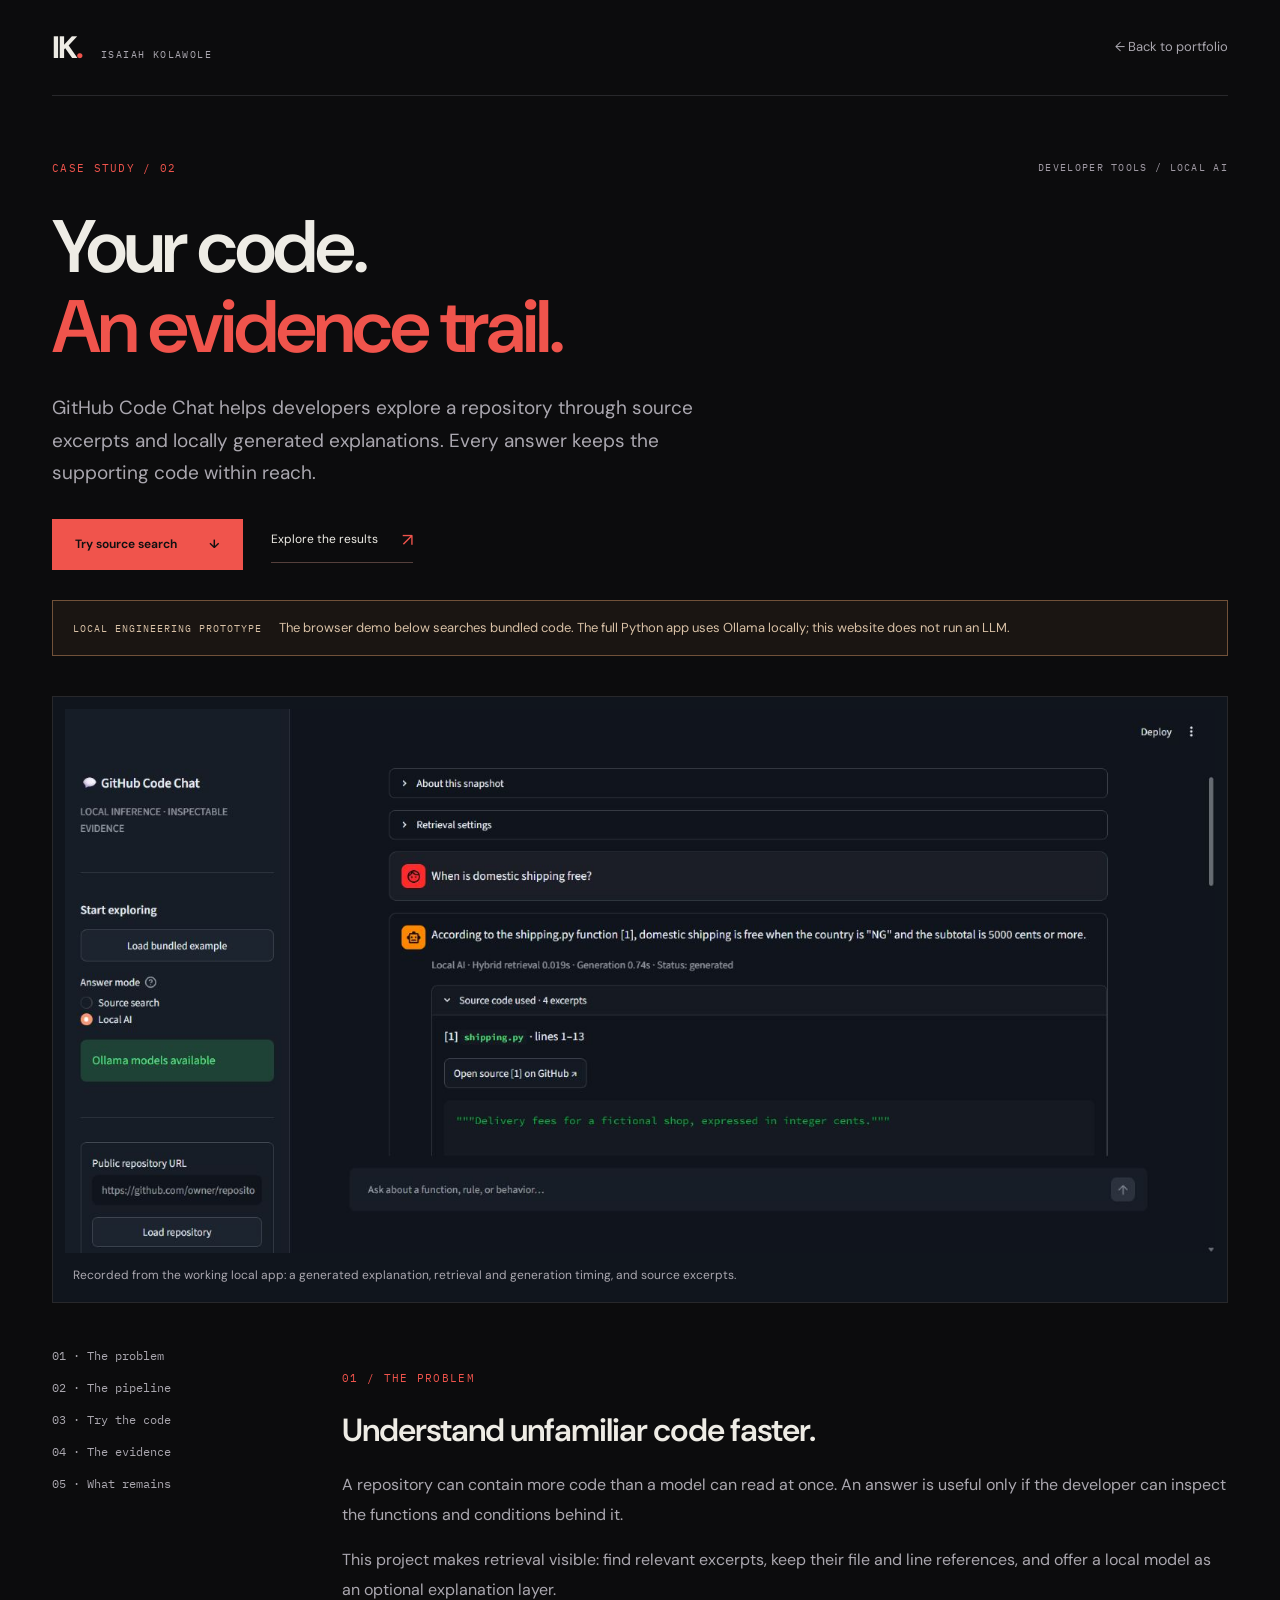
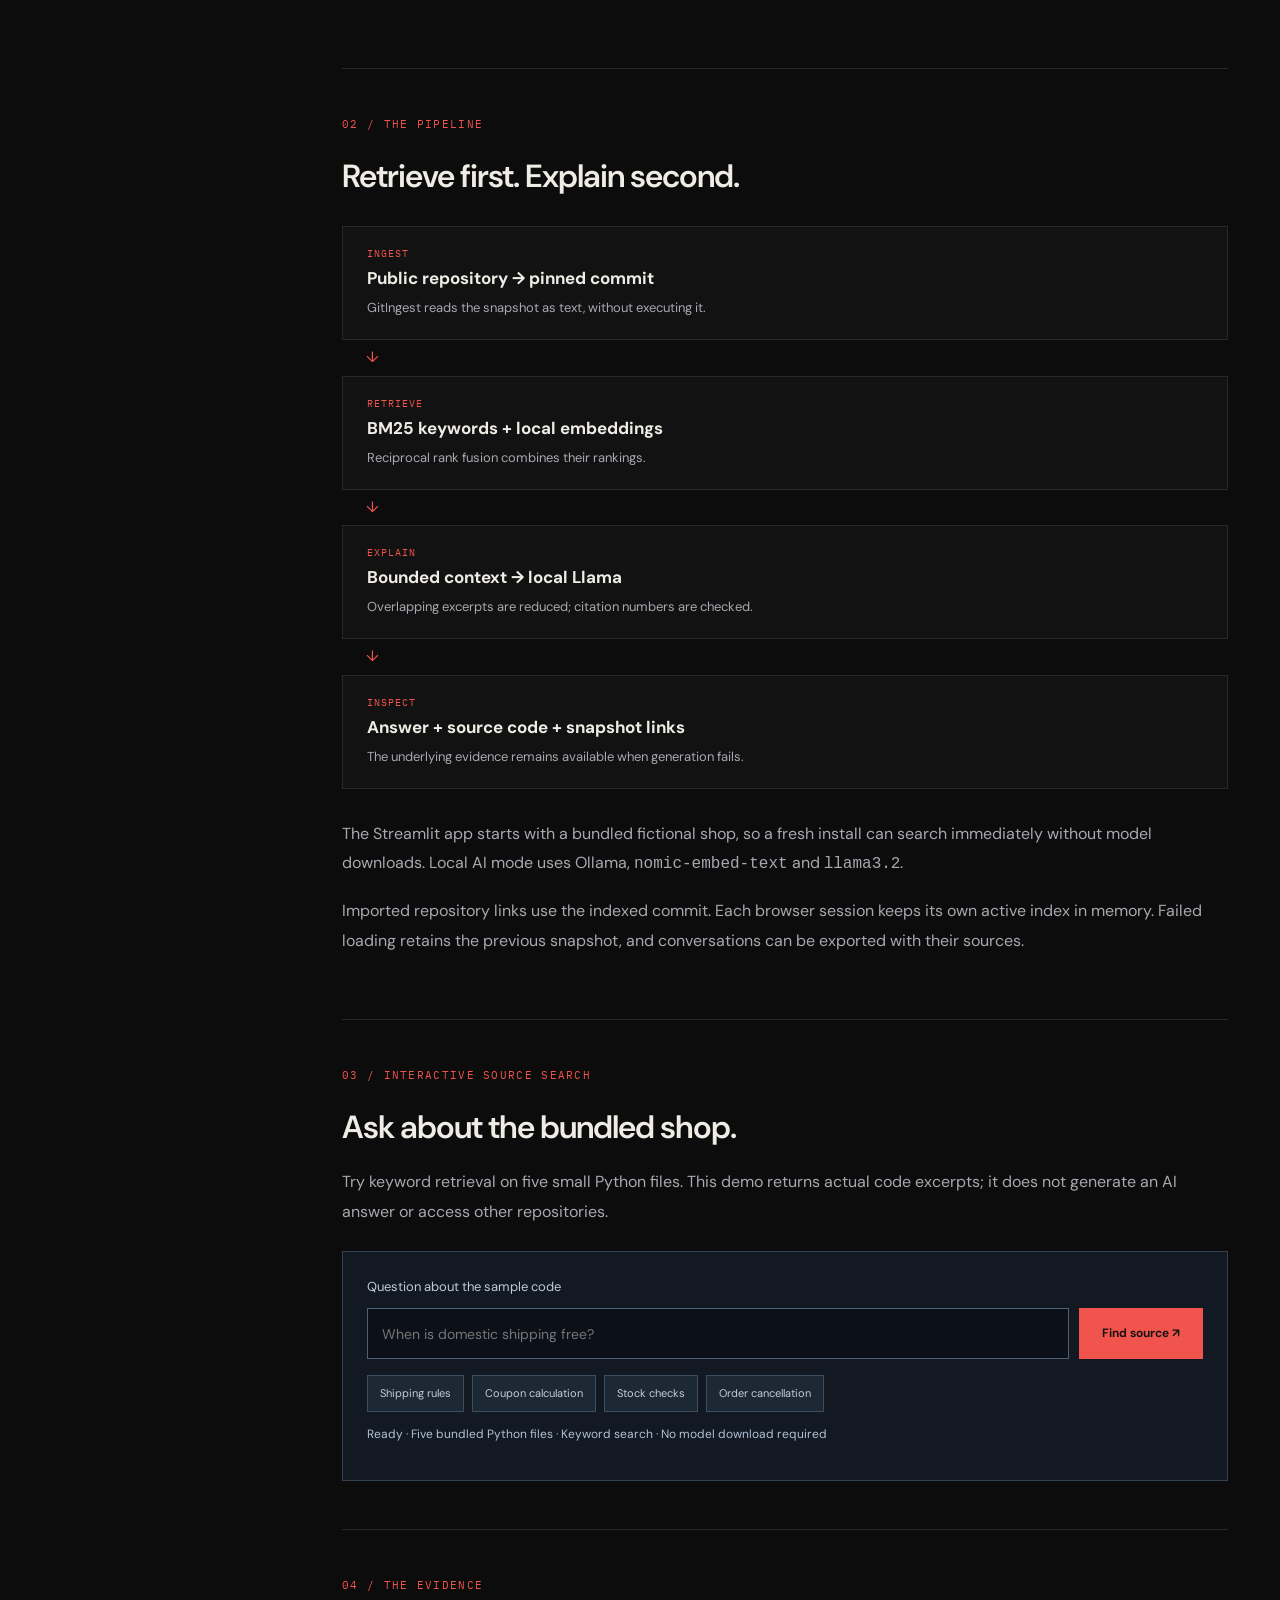
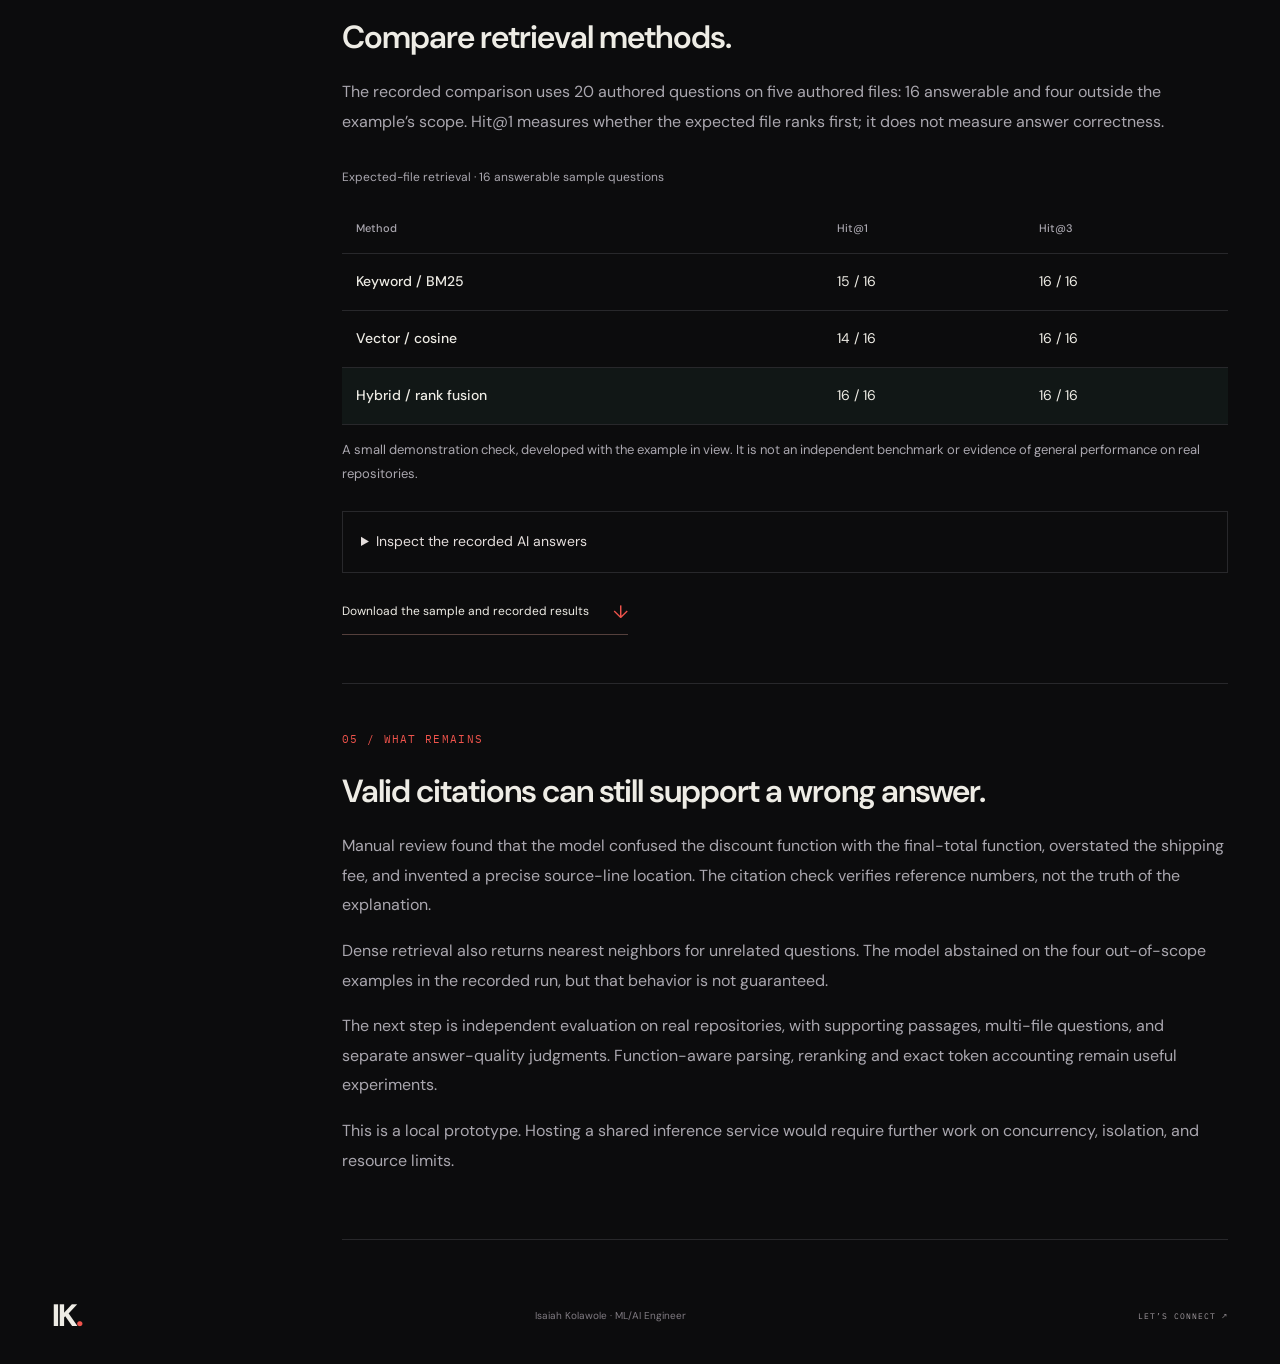
==== code-chat.html @ 90f1a77c "Feature GitHub Code Chat with working source demo and recorded evaluation" ====
<!doctype html>
<html lang="en"><head><meta charset="utf-8"><meta name="viewport" content="width=device-width,initial-scale=1"><meta name="description" content="GitHub Code Chat by Isaiah Kolawole: local AI codebase exploration, hybrid retrieval, source references, and an interactive keyword-search demo."><title>GitHub Code Chat — Isaiah Kolawole</title><link rel="icon" href="favicon.svg"><link rel="stylesheet" href="styles.css"><script src="code-chat.js" defer></script></head><body class="detail-page"><a class="skip-link" href="#main">Skip to content</a><header class="site-header"><a class="wordmark" href="index.html" aria-label="Isaiah Kolawole home">IK<span>.</span><span class="wordmark-label">ISAIAH KOLAWOLE</span></a><a class="detail-back" href="index.html#projects">← Back to portfolio</a></header><main id="main" class="wrap case-main"><div class="section-label"><span>CASE STUDY / 02</span><span>DEVELOPER TOOLS / LOCAL AI</span></div><h1>Your code.<br><em>An evidence trail.</em></h1><p class="case-lead">GitHub Code Chat helps developers explore a repository through source excerpts and locally generated explanations. Every answer keeps the supporting code within reach.</p><div class="case-actions"><a class="button button-primary" href="#source-demo">Try source search <span aria-hidden="true">↓</span></a><a class="text-link" href="#evaluation">Explore the results <span aria-hidden="true">↗</span></a></div><div class="case-notice"><strong>LOCAL ENGINEERING PROTOTYPE</strong> The browser demo below searches bundled code. The full Python app uses Ollama locally; this website does not run an LLM.</div>
<figure class="code-app-figure"><a href="assets/code-chat-answer.jpg" aria-label="Open full screenshot of the local AI app"><img src="assets/code-chat-answer.jpg" alt="Real GitHub Code Chat interface showing a local AI explanation of shipping rules and its retrieved source code" width="1535" height="726"></a><figcaption>Recorded from the working local app: a generated explanation, retrieval and generation timing, and source excerpts.</figcaption></figure>
<div class="case-layout"><aside class="case-index" aria-label="Case study contents"><a href="#problem">01 · The problem</a><a href="#approach">02 · The pipeline</a><a href="#source-demo">03 · Try the code</a><a href="#evaluation">04 · The evidence</a><a href="#limitations">05 · What remains</a></aside><div class="case-content"><section id="problem"><p class="eyebrow">01 / THE PROBLEM</p><h2>Understand unfamiliar code faster.</h2><p>A repository can contain more code than a model can read at once. An answer is useful only if the developer can inspect the functions and conditions behind it.</p><p>This project makes retrieval visible: find relevant excerpts, keep their file and line references, and offer a local model as an optional explanation layer.</p></section>
<section id="approach"><p class="eyebrow">02 / THE PIPELINE</p><h2>Retrieve first. Explain second.</h2><div class="architecture-flow"><div><small>INGEST</small><strong>Public repository → pinned commit</strong><span>GitIngest reads the snapshot as text, without executing it.</span></div><span class="flow-arrow" aria-hidden="true">↓</span><div><small>RETRIEVE</small><strong>BM25 keywords + local embeddings</strong><span>Reciprocal rank fusion combines their rankings.</span></div><span class="flow-arrow" aria-hidden="true">↓</span><div><small>EXPLAIN</small><strong>Bounded context → local Llama</strong><span>Overlapping excerpts are reduced; citation numbers are checked.</span></div><span class="flow-arrow" aria-hidden="true">↓</span><div><small>INSPECT</small><strong>Answer + source code + snapshot links</strong><span>The underlying evidence remains available when generation fails.</span></div></div><p>The Streamlit app starts with a bundled fictional shop, so a fresh install can search immediately without model downloads. Local AI mode uses Ollama, <code>nomic-embed-text</code> and <code>llama3.2</code>.</p><p>Imported repository links use the indexed commit. Each browser session keeps its own active index in memory. Failed loading retains the previous snapshot, and conversations can be exported with their sources.</p></section>
<section id="source-demo"><p class="eyebrow">03 / INTERACTIVE SOURCE SEARCH</p><h2>Ask about the bundled shop.</h2><p>Try keyword retrieval on five small Python files. This demo returns actual code excerpts; it does not generate an AI answer or access other repositories.</p><div class="code-search-panel"><form id="code-search-form"><label for="code-question">Question about the sample code</label><div class="code-search-input"><input id="code-question" maxlength="2000" placeholder="When is domestic shipping free?" required disabled><button class="button button-primary" type="submit" disabled id="code-search-button">Find source ↗</button></div></form><div class="code-examples" aria-label="Example questions"><button type="button" data-question="When is domestic shipping free?" disabled>Shipping rules</button><button type="button" data-question="How much discount does WELCOME10 give?" disabled>Coupon calculation</button><button type="button" data-question="How are product identifiers with insufficient stock found?" disabled>Stock checks</button><button type="button" data-question="Can an order be cancelled after payment?" disabled>Order cancellation</button></div><p id="code-search-status" role="status" aria-live="polite">Loading the bundled source code…</p><div id="code-search-results"></div></div></section>
<section id="evaluation"><p class="eyebrow">04 / THE EVIDENCE</p><h2>Compare retrieval methods.</h2><p>The recorded comparison uses 20 authored questions on five authored files: 16 answerable and four outside the example’s scope. Hit@1 measures whether the expected file ranks first; it does not measure answer correctness.</p><div class="table-scroll"><table class="evaluation-table"><caption>Expected-file retrieval · 16 answerable sample questions</caption><thead><tr><th scope="col">Method</th><th scope="col">Hit@1</th><th scope="col">Hit@3</th></tr></thead><tbody><tr><th scope="row">Keyword / BM25</th><td>15 / 16</td><td>16 / 16</td></tr><tr><th scope="row">Vector / cosine</th><td>14 / 16</td><td>16 / 16</td></tr><tr class="best-model"><th scope="row">Hybrid / rank fusion</th><td>16 / 16</td><td>16 / 16</td></tr></tbody></table></div><p class="case-caption">A small demonstration check, developed with the example in view. It is not an independent benchmark or evidence of general performance on real repositories.</p><details class="code-recorded"><summary>Inspect the recorded AI answers</summary><p>These are saved outputs from the local model, not live responses. Some contain incorrect statements despite valid citation numbers.</p><div id="code-recorded-answers"></div></details><a class="text-link" href="assets/code-chat-demo.json" download>Download the sample and recorded results <span aria-hidden="true">↓</span></a></section>
<section id="limitations"><p class="eyebrow">05 / WHAT REMAINS</p><h2>Valid citations can still support a wrong answer.</h2><p>Manual review found that the model confused the discount function with the final-total function, overstated the shipping fee, and invented a precise source-line location. The citation check verifies reference numbers, not the truth of the explanation.</p><p>Dense retrieval also returns nearest neighbors for unrelated questions. The model abstained on the four out-of-scope examples in the recorded run, but that behavior is not guaranteed.</p><p>The next step is independent evaluation on real repositories, with supporting passages, multi-file questions, and separate answer-quality judgments. Function-aware parsing, reranking and exact token accounting remain useful experiments.</p><p>This is a local prototype. Hosting a shared inference service would require further work on concurrency, isolation, and resource limits.</p></section></div></div></main><footer class="wrap"><a class="wordmark" href="index.html" aria-label="Back to portfolio">IK<span>.</span></a><p>Isaiah Kolawole · ML/AI Engineer</p><a href="mailto:gkola67@gmail.com">LET’S CONNECT ↗</a></footer></body></html>
---- styles.css ----
@import url('https://fonts.googleapis.com/css2?family=Barlow+Condensed:wght@600;700;800&family=DM+Sans:wght@400;450;500;550;600;650;700&family=IBM+Plex+Mono:wght@400;500&display=swap');
:root{--bg:#0c0c0d;--surface:#121213;--text:#eeece5;--muted:#96969c;--red:#f0544c;--line:#28282b;--mono:'IBM Plex Mono',monospace;--display:'Barlow Condensed','Arial Narrow',Impact,sans-serif;--sans:'DM Sans',Arial,sans-serif;color-scheme:dark}
*{box-sizing:border-box}html{scroll-behavior:smooth;scroll-padding-top:100px}body{margin:0;background:var(--bg);color:var(--text);font-family:var(--sans);font-size:15px;line-height:1.7}a{color:inherit;text-decoration:none}button{font:inherit;color:inherit;cursor:pointer}button,a{-webkit-tap-highlight-color:transparent}button:focus-visible,a:focus-visible{outline:2px solid var(--red);outline-offset:6px}::selection{background:var(--red);color:var(--bg)}.wrap{width:min(1200px,calc(100% - 104px));margin-inline:auto}.site-header{height:96px;width:min(1400px,calc(100% - 104px));margin:auto;display:flex;align-items:center;justify-content:space-between;border-bottom:1px solid var(--line);position:relative;z-index:5}.wordmark{display:flex;align-items:baseline;font-weight:800;font-size:31px;letter-spacing:-2px;line-height:1}.wordmark>span:first-child{color:var(--red)}.wordmark-label{font:10px var(--mono);letter-spacing:1.4px;margin-left:19px;color:var(--muted)}nav{display:flex;gap:37px;align-items:center}nav a{font:11px var(--mono);text-transform:uppercase;letter-spacing:1px;color:#b0aeb0;transition:color .2s}nav a:hover,nav a.active{color:var(--red)}nav .nav-contact{border:1px solid #464044;padding:11px 18px;color:var(--text)}nav .nav-contact span{color:var(--red);margin-left:17px}.menu-toggle{display:none}.hero{min-height:742px;display:grid;grid-template-columns:1.25fr 1fr;align-items:center;gap:22px;position:relative;padding-top:62px;padding-bottom:100px}.hero-grid{position:absolute;z-index:-1;inset:0 -30px;background:radial-gradient(ellipse at 80% 50%,#74231e1c,transparent 60%);pointer-events:none}.eyebrow,.micro{font:10px var(--mono);letter-spacing:1.3px;color:var(--muted)}.eyebrow{display:flex;align-items:center;gap:10px;margin-bottom:25px}.status-dot,.small-dot{width:6px;height:6px;display:inline-block;border-radius:50%;background:var(--red);box-shadow:0 0 12px #f0544c55;flex-shrink:0}.hero h1{font:800 clamp(74px,7.8vw,116px)/.92 var(--display);letter-spacing:-1.7px;margin:0 0 27px}.hero h1>span{color:transparent;-webkit-text-stroke:1px var(--red)}.hero h1 .name-dot{color:var(--red);-webkit-text-stroke:0}.hero-intro{font-size:25px;line-height:1.35;font-weight:450;margin:0 0 17px;letter-spacing:-.5px}.hero-intro strong{font-weight:500;color:var(--red)}.hero-description{max-width:440px;color:var(--muted);font-size:14px;line-height:1.85;margin:0}.hero-actions{display:flex;gap:12px;margin-top:30px}.button{display:inline-flex;align-items:center;justify-content:space-between;gap:32px;padding:14px 22px;font-size:12px;font-weight:650;border:1px solid var(--line);transition:background .2s,transform .2s;min-height:48px}.button:hover{transform:translateY(-3px)}.button-primary{background:var(--red);color:#101011;border-color:var(--red)}.button-primary:hover{background:#ff7168}.button-outline{border-color:#44312f}.button-outline:hover{background:#251b1b}.hero-social{display:flex;align-items:center;gap:22px;margin-top:33px}.hero-social>a{display:flex;align-items:center;gap:10px;color:#bdbbc0;font-size:12px}.hero-social svg{width:16px;height:16px}.hero-social>a>span{color:var(--red)}.hero-bottom{position:absolute;bottom:28px;left:0;right:0;display:flex;justify-content:space-between;align-items:center}.hero-bottom .micro{font-size:9px;color:#7d7b80}.scroll-link{font:9px var(--mono);letter-spacing:1px;color:var(--muted)}.scroll-link span{display:inline-block;border:1px solid var(--line);padding:5px 9px;margin-left:18px;color:var(--red);font-size:15px}.neural-panel{height:425px;position:relative;border:1px solid #382724;background:radial-gradient(circle at center,#73231f22,transparent 65%),linear-gradient(#17121288,#100e0e55);margin-top:22px;isolation:isolate}.neural-panel:before,.neural-panel:after{content:'';position:absolute;width:14px;height:14px;border-color:var(--red);z-index:1}.neural-panel:before{top:-1px;left:-1px;border-top:1px solid;border-left:1px solid}.neural-panel:after{bottom:-1px;right:-1px;border-bottom:1px solid;border-right:1px solid}.panel-top,.panel-bottom{position:absolute;left:21px;right:21px;display:flex;align-items:center;justify-content:space-between;font:8px var(--mono);letter-spacing:1px;color:#a89c9b;z-index:2}.panel-top{top:20px}.panel-top .small-dot{width:4px;height:4px;margin-right:6px}.panel-top>span:last-child{color:#6b5b5a}.panel-bottom{bottom:21px;font-size:7px;letter-spacing:.6px}.panel-bottom i{font-style:normal;color:var(--red);margin:0 7px}#neural-canvas{position:absolute;inset:0;width:100%;height:100%;opacity:.9}.neural-center{position:absolute;inset:0;display:grid;place-items:center}.core{width:104px;height:104px;background:radial-gradient(circle,#381e1c,#181112);border:1px solid #ae4b43;border-radius:50%;display:flex;align-items:center;justify-content:center;flex-direction:column;font:600 44px var(--display);color:#f78a7d;box-shadow:0 0 50px #e94f3420}.core>span{font:6px var(--mono);letter-spacing:2px;margin-top:3px;color:#b89c99}.orbit{position:absolute;width:194px;height:194px;border:1px solid #ed554433;border-radius:50%;transform:rotate(-25deg) scaleY(.65);animation:orbit 25s linear infinite}.orbit-two{width:268px;height:268px;transform:rotate(55deg) scaleY(.7);animation-direction:reverse;border-color:#ec635324}.orbit:after{content:'';width:6px;height:6px;background:var(--red);border-radius:50%;position:absolute;top:22%;left:9%;box-shadow:0 0 12px var(--red)}@keyframes orbit{to{rotate:360deg}}.panel-coordinate{position:absolute;right:15px;top:50%;writing-mode:vertical-rl;font:7px var(--mono);letter-spacing:2px;color:#73514c}.signal-bars{display:flex;align-items:flex-end;gap:3px;height:13px}.signal-bars i{width:2px;background:var(--red);margin:0;height:5px}.signal-bars i:nth-child(2){height:8px}.signal-bars i:nth-child(3){height:12px}.signal-bars i:nth-child(4){height:9px}.signal-bars i:nth-child(5){height:14px}.ticker{overflow:hidden;border-block:1px solid var(--line);background:#111111;padding:18px 0}.ticker>div{white-space:nowrap;display:flex;align-items:center;justify-content:center;gap:40px;font:500 11px var(--mono);letter-spacing:2px;color:#a7a3a3}.ticker span{color:var(--red);font-size:18px}.section{padding-block:96px}.section-label{display:flex;justify-content:space-between;gap:24px;padding-bottom:32px;font:9px var(--mono);letter-spacing:1.3px;color:var(--red)}.section-label>span:last-child{color:#77747a;font-size:8px}h2{font:600 clamp(38px,4.2vw,60px)/1.1 var(--sans);letter-spacing:-2.5px;margin:0}h2 em{color:var(--red);font-style:normal}.about-grid{display:grid;grid-template-columns:1.1fr 1fr;gap:90px}.about-copy>p{margin:0 0 18px;color:var(--muted);font-size:14px}.about-copy>p:first-child{font-size:17px;color:#d6d2d2}.text-link{font-size:12px;display:inline-flex;align-items:center;gap:24px;border:0;border-bottom:1px solid #55403c;padding:0 0 8px;background:none;line-height:1.6}.text-link span{color:var(--red);font-size:18px}.text-link:hover{color:var(--red)}.about-copy .text-link{margin-top:10px}.principles{display:grid;grid-template-columns:repeat(3,1fr);gap:36px;margin-top:60px;padding-top:33px;border-top:1px solid var(--line)}.principles>div{position:relative;padding-left:36px}.principle-number{position:absolute;left:0;top:5px;color:var(--red);font:10px var(--mono)}.principles h3{font-size:16px;font-weight:500;margin:0 0 8px}.principles p{margin:0;max-width:260px;color:var(--muted);font-size:12px}.skills-section{border-block:1px solid var(--line);background:#101011}.section-heading{display:flex;align-items:flex-end;justify-content:space-between;gap:45px;margin-bottom:42px}.section-heading>p{max-width:310px;color:var(--muted);font-size:13px;margin:0 0 5px}.skill-tabs{display:flex;gap:8px;flex-wrap:wrap;margin-bottom:22px}.skill-tabs button{font-size:11px;color:#9e9a9f;background:transparent;border:1px solid transparent;padding:10px 16px}.skill-tabs button.active{color:var(--text);border-color:#623732;background:#241715}.skill-tabs button:hover{color:var(--text)}.skill-tabs button span{font:8px var(--mono);margin-left:9px;color:var(--red)}.skills-grid{display:grid;grid-template-columns:repeat(4,1fr);gap:12px}.skill-card{padding:23px 22px 20px;min-height:148px;border:1px solid #29272a;background:#141415;transition:border-color .2s,transform .2s}.skill-card:hover{border-color:#70413c;transform:translateY(-3px)}.skill-card[hidden]{display:none}.skill-symbol{font:500 22px var(--mono);display:block;height:39px;letter-spacing:-1px}.yellow{color:#e8c763}.blue{color:#74a6ce}.violet{color:#b1a0dd}.coral{color:#e86e62}.orange{color:#d89355}.green{color:#73b3a1}.skill-card h3{font-size:13px;font-weight:550;margin:12px 0 4px}.skill-card p{font-size:10px;color:#8f8b94;margin:0}.featured-project{border:1px solid var(--line);display:grid;grid-template-columns:1.2fr 1fr;background:#111112}.project-image{position:relative;padding:24px;background:radial-gradient(ellipse at 50% 100%,#22323d,#151b20);overflow:hidden;display:flex;flex-direction:column;justify-content:center}.image-toolbar{background:#202b36;border:1px solid #35424f;padding:9px 12px;border-radius:6px 6px 0 0;display:flex;justify-content:space-between;align-items:center;font:6px var(--mono);letter-spacing:.7px;color:#a2b1bd}.image-toolbar>span:first-child{display:flex;gap:4px}.image-toolbar i{width:4px;height:4px;border-radius:50%;background:#6d7e8d}.project-image img{width:100%;height:auto;aspect-ratio:1.6;object-fit:cover;object-position:top;border:1px solid #35424f;border-top:0;border-radius:0 0 6px 6px;box-shadow:0 25px 50px #0004}.image-badge{font:7px var(--mono);letter-spacing:1px;color:#b4c7d6;position:absolute;left:25px;bottom:20px}.project-copy{padding:35px}.project-meta{display:flex;justify-content:space-between;gap:12px;font:8px var(--mono);letter-spacing:.7px;color:var(--red);line-height:1.6}.project-meta>span+span{color:#76727a;font-size:7px}.project-copy h3{font-size:30px;line-height:1.17;letter-spacing:-1px;font-weight:500;margin:24px 0 18px}.project-copy p,.mini-copy p{font-size:12px;color:var(--muted);line-height:1.85}.tags{display:flex;flex-wrap:wrap;gap:6px;margin-top:20px}.tags span{font:8px var(--mono);padding:5px 8px;border:1px solid #303034;color:#aaa5ae}.project-actions{display:flex;gap:26px;flex-wrap:wrap;margin-top:25px}.project-actions .text-link{font-size:10px}.project-pair{display:grid;grid-template-columns:1fr 1fr;gap:22px;margin-top:22px}.mini-project{border:1px solid var(--line);background:#111112}.mini-visual{height:195px;background:linear-gradient(125deg,#1d1515,#151112);border-bottom:1px solid var(--line);position:relative;padding:25px;overflow:hidden}.visual-label,.visual-foot{font:7px var(--mono);letter-spacing:1px;color:#967e7c;position:absolute;left:25px;top:19px}.visual-foot{top:auto;bottom:16px;color:#6d636a;font-size:6px}.chart-visual svg{width:100%;height:130px;margin-top:24px}.report-visual{background:radial-gradient(ellipse at center,#282031,#131216)}.report-flow{display:flex;align-items:center;justify-content:center;gap:22px;height:100%;font:14px var(--mono);color:#a39aa9}.report-flow i{color:#77687f;font-style:normal}.flow-core{display:grid;place-items:center;width:66px;height:66px;border:1px solid #756080;color:#c6add3;box-shadow:0 0 34px #af62bb13;font-size:21px}.report-visual .visual-foot{display:flex;align-items:center;gap:7px}.report-visual .small-dot{width:4px;height:4px;background:#a184b1}.mini-copy{padding:28px}.mini-copy h3{font-weight:500;font-size:25px;letter-spacing:-.7px;margin:14px 0 10px}.mini-copy .text-link{margin-top:24px}.project-note{color:#7e7980;font:9px var(--mono);margin-top:25px}.contact-section{background:radial-gradient(ellipse at 15% 100%,#5c211c20,transparent 70%),#111011;border-block:1px solid var(--line)}.contact-grid{display:grid;grid-template-columns:1.1fr 1fr;gap:100px;align-items:center}.contact-grid .eyebrow{font-size:8px;margin:10px 0 22px}.contact-grid h2{font-size:clamp(45px,5.1vw,74px);line-height:1.03;position:relative}.contact-arrow{font-size:90px;color:var(--red);position:absolute;right:8px;top:5px}.contact-copy>p:first-child{font-size:16px;color:var(--muted);margin:0 0 38px;max-width:365px}.contact-link{display:flex;justify-content:space-between;align-items:center;border-block:1px solid #3b3031;padding:22px 0;font-size:20px;letter-spacing:-.5px}.contact-link small{display:block;font:8px var(--mono);letter-spacing:1px;color:var(--red);margin-bottom:8px}.contact-link>span:last-child{font-size:28px;color:var(--red)}.contact-link:hover{color:var(--red)}.contact-caption{font-size:11px;color:#807b82;max-width:310px;margin-top:22px}footer{display:flex;align-items:center;justify-content:space-between;gap:24px;padding-block:32px}footer p{font-size:10px;color:#807b82}footer>a:last-child{font:8px var(--mono);color:#a19a9f;letter-spacing:1px}footer>a:last-child span{color:var(--red);margin-left:16px}.skip-link{position:fixed;left:16px;top:-70px;padding:10px 20px;background:var(--red);color:#000;z-index:20}.skip-link:focus{top:10px}.sr-only{position:absolute;width:1px;height:1px;padding:0;margin:-1px;overflow:hidden;clip:rect(0,0,0,0);white-space:nowrap;border:0}dialog{width:min(620px,calc(100% - 36px));border:1px solid #64423d;background:#151314;color:var(--text);padding:42px;max-height:85vh;overflow-y:auto}dialog::backdrop{background:#000b;backdrop-filter:blur(8px)}.dialog-close{position:absolute;top:10px;right:16px;border:0;background:none;font-size:28px;color:var(--muted)}dialog h2{font-size:34px;letter-spacing:-1px;margin-bottom:20px}dialog p:not(.eyebrow),dialog li{font-size:13px;color:#b0a9b0}dialog ul{padding-left:18px;margin:20px 0 28px}dialog li{margin-bottom:10px}body.modal-open{overflow:hidden}
@media(min-width:1550px){.hero{min-height:790px}.hero h1{font-size:126px}.neural-panel{height:455px}}
@media(max-width:1100px){.wrap,.site-header{width:calc(100% - 64px)}.hero{grid-template-columns:1.15fr 1fr;gap:25px;min-height:700px}.hero h1{font-size:86px}.neural-panel{height:360px}.hero .eyebrow{font-size:8px}.hero-intro{font-size:22px}.hero-description{font-size:12px}.about-grid,.contact-grid{gap:48px}.project-copy{padding:25px}.project-copy h3{font-size:26px}.contact-arrow{font-size:65px;right:0}}
@media(max-width:760px){.wrap,.site-header{width:calc(100% - 40px)}.site-header{height:76px}.wordmark-label{font-size:8px;margin-left:12px}.menu-toggle{display:flex;flex-direction:column;gap:6px;justify-content:center;align-items:center;border:1px solid #423536;background:none;width:42px;height:40px;z-index:3}.menu-toggle span{height:1px;width:17px;background:var(--text);transition:transform .2s}.menu-toggle[aria-expanded=true] span:first-child{transform:translateY(3.5px) rotate(45deg)}.menu-toggle[aria-expanded=true] span:last-child{transform:translateY(-3.5px) rotate(-45deg)}nav{display:none;position:absolute;top:75px;left:-20px;right:-20px;background:#121113;border-bottom:1px solid #433031;padding:25px;gap:20px;flex-direction:column;align-items:stretch}nav.open{display:flex}nav a{padding:10px 0}nav .nav-contact{display:flex;justify-content:space-between}.hero{grid-template-columns:1fr;padding-top:45px;padding-bottom:82px;gap:36px;min-height:0}.hero h1{font-size:clamp(74px,15.7vw,114px);letter-spacing:-1px}.hero .eyebrow{font-size:7px;letter-spacing:.9px;margin-bottom:23px}.hero-intro{font-size:25px}.hero-description{font-size:13px;max-width:440px}.hero-actions{margin-top:26px}.button{padding:13px 17px;gap:20px;font-size:11px}.hero-social{margin-top:26px}.neural-panel{height:310px;margin:0}.hero-bottom{bottom:20px}.hero-bottom .micro{max-width:145px;line-height:1.7;font-size:7px}.scroll-link{font-size:7px;letter-spacing:.5px}.scroll-link span{margin-left:8px}.ticker{padding:12px 0}.ticker>div{font-size:9px;gap:26px}.section{padding-block:62px}.section-label{font-size:8px;padding-bottom:28px}.section-label>span:last-child{display:none}.about-grid{grid-template-columns:1fr;gap:28px}h2{font-size:40px;letter-spacing:-1.7px}.about-copy>p:first-child{font-size:16px}.about-copy>p{font-size:13px}.principles{gap:22px;grid-template-columns:1fr;margin-top:35px;padding-top:28px}.principles>div{padding-left:37px}.principles p{max-width:none}.section-heading{display:block;margin-bottom:28px}.section-heading>p{margin-top:22px;max-width:340px}.section-heading>.text-link{margin-top:24px}.skill-tabs{gap:3px}.skill-tabs button{padding:8px 10px;font-size:10px}.skills-grid{grid-template-columns:repeat(2,1fr);gap:9px}.skill-card{padding:18px 15px;min-height:138px}.skill-card h3{font-size:12px}.skill-card p{font-size:9px}.featured-project{grid-template-columns:1fr}.project-image{padding:30px 22px 42px;min-height:250px}.image-badge{bottom:16px;left:22px}.project-copy{padding:26px}.project-copy h3{font-size:30px}.project-pair{grid-template-columns:1fr;gap:20px;margin-top:20px}.mini-visual{height:180px}.project-note{font-size:8px;line-height:1.8}.contact-grid{grid-template-columns:1fr;gap:35px}.contact-grid h2{font-size:55px}.contact-arrow{right:25px;font-size:86px;top:0}.contact-copy>p:first-child{font-size:14px;margin-bottom:28px}.contact-link{font-size:19px}.contact-caption{max-width:none}footer{gap:15px;flex-wrap:wrap;padding-block:27px}footer p{font-size:9px}footer>a:last-child{display:none}dialog{padding:34px 25px}dialog h2{font-size:29px}}
.report-flow>span{white-space:nowrap}.flow-core{flex-shrink:0}
.neural-panel{overflow:hidden;background:radial-gradient(ellipse at 50% 52%,#39191055,transparent 70%),linear-gradient(140deg,#171316,#0d0c0e 65%);border-color:#55352e;box-shadow:0 0 70px #f0544c09,inset 0 0 60px #0005}
.neural-panel:before,.neural-panel:after{border-color:#ff8c69}
#neural-canvas{opacity:1}
.neural-center{pointer-events:none}
.neural-panel .core{width:75px;height:75px;font-size:32px;border-color:#ffb09380;background:radial-gradient(circle at 35% 28%,#713e31,#321c1d 48%,#170f12);color:#ffd1b4;box-shadow:0 0 18px #ff845640,0 0 64px #fa612a24,inset 0 0 12px #ffd6b71a;position:relative}
.neural-panel .core:before{content:'';position:absolute;inset:-7px;border:1px solid #eb82512e;border-radius:50%}
.neural-panel .core>span{font-size:5px;letter-spacing:1.4px;color:#dfaa97}
.neural-panel .panel-top{color:#c4a69b;font-size:8px}
#neural-toggle{display:flex;align-items:center;gap:7px;font:7px var(--mono);letter-spacing:1px;color:#bf9f93;background:#1c141480;border:1px solid #61403688;padding:6px 8px;min-height:28px;transition:border-color .2s,color .2s}
#neural-toggle:hover{border-color:#ffb093;color:#ffd1b4}
.toggle-glyph{font-size:11px;color:#f5a481}
.neural-legend{position:absolute;bottom:61px;left:21px;right:21px;text-align:center;font:6px var(--mono);letter-spacing:1.5px;color:#9c6f62;pointer-events:none}
.neural-legend>span{color:#e99f79;margin-right:8px}
.neural-panel .panel-coordinate{top:40%;font-size:6px;color:#956c5e}
.neural-panel .panel-bottom{color:#b79689;font-size:7px}
.neural-panel .signal-bars i{background:#ee9678;animation:signal-wave 2s ease-in-out infinite alternate;transform-origin:bottom}
.neural-panel .signal-bars i:nth-child(2){animation-delay:-.5s}.neural-panel .signal-bars i:nth-child(3){animation-delay:-1s}.neural-panel .signal-bars i:nth-child(4){animation-delay:-1.5s}
.animation-paused .signal-bars i{animation-play-state:paused}
@keyframes signal-wave{from{transform:scaleY(.4);opacity:.5}to{transform:scaleY(1);opacity:1}}
.contact-link+.contact-link,#additional-contact .contact-link{border-top:0}
@media(max-width:760px){.neural-panel .core{width:65px;height:65px;font-size:29px}.neural-panel .core>span{font-size:4px}.neural-legend{bottom:52px;font-size:5px}.neural-panel .panel-bottom{font-size:6px}.neural-panel .panel-top{font-size:7px}}
@media(max-width:400px){.hero h1{font-size:clamp(64px,19vw,74px)}.report-flow{gap:13px;font-size:11px}.flow-core{width:55px;height:55px}.hero-actions{gap:8px}.hero-actions .button{gap:14px;padding-inline:14px}.contact-grid h2{font-size:49px}.contact-arrow{right:4px;font-size:69px}}
@media(prefers-reduced-motion:reduce){html{scroll-behavior:auto}*,*:before,*:after{animation:none!important;transition:none!important}}

/* Portfolio evidence and readable supporting pages. */
:root{--muted:#aaa7af}
.case-content,.case-index,.profile-main,.demo-evaluation>div{min-width:0}.profile-main a{overflow-wrap:anywhere}
.hero-description{font-size:15px}.section-label{font-size:11px}.section-label>span:last-child{font-size:10px;color:#a09aa4}.skill-card p{font-size:12px;color:var(--muted)}.project-copy p,.mini-copy p{font-size:14px}.tags span{font-size:10px}.project-actions .text-link{font-size:12px}.profile-link{display:inline-block;margin-top:19px;color:#c8c2c7;font-size:13px;border-bottom:1px solid #5e4441}.profile-link:hover{color:var(--red)}
.experience-badge{display:inline-block;margin-top:13px;font:9px var(--mono);letter-spacing:.6px;color:#aebfba;border:1px solid #344a42;padding:3px 6px}.experience-badge.to-explore{color:#c3b5d0;border-color:#51435e}.skills-legend{display:flex;gap:24px;flex-wrap:wrap;margin-bottom:24px;font-size:12px;color:var(--muted)}.skills-legend .experience-badge{margin:0 7px 0 0}.project-evidence{display:grid;grid-template-columns:repeat(3,1fr);border:1px solid var(--line);border-top:0;padding:25px 32px;gap:20px}.project-evidence strong{display:block;color:var(--red);font-size:30px;line-height:1.3}.project-evidence span{font-size:12px;color:var(--muted)}.project-evidence>p{grid-column:1/-1;font-size:12px;color:var(--muted);margin:0}.detail-back{font-size:13px;color:var(--muted)}.detail-back:hover{color:var(--red)}
.case-main{padding-top:65px}.case-main h1,.demo-main h1{font:600 clamp(44px,5.8vw,76px)/1.08 var(--sans);letter-spacing:-3px;margin:0 0 25px}.case-main h1 em,.demo-main h1 em{font-style:normal;color:var(--red)}.case-lead{max-width:700px;font-size:19px;color:var(--muted)}.case-actions{display:flex;align-items:center;flex-wrap:wrap;gap:28px;margin:30px 0}.case-notice{padding:16px 20px;border:1px solid #715139;background:#36281b55;color:#d9c1a6;font-size:13px;margin:30px 0}.case-notice strong{font:10px var(--mono);letter-spacing:1px;display:inline-block;margin-right:14px}.case-layout{display:grid;grid-template-columns:220px minmax(0,1fr);gap:70px;padding-top:35px}.case-index{display:flex;flex-direction:column;align-self:start;gap:17px;position:sticky;top:30px;font:12px var(--mono);color:var(--muted)}.case-index a:hover{color:var(--red)}.case-content section{padding:12px 0 48px;margin-bottom:25px;border-bottom:1px solid var(--line);scroll-margin-top:30px}.case-content h2,.demo-main h2{font-size:32px;letter-spacing:-1px;line-height:1.25;margin-bottom:20px}.case-content p,.case-list{font-size:16px;color:var(--muted);line-height:1.85}.case-content .eyebrow{font:11px var(--mono);color:var(--red)}.case-content strong{color:var(--text)}.architecture-flow{margin:30px 0}.architecture-flow>div{padding:20px 24px;border:1px solid var(--line);background:var(--surface);display:grid;gap:4px}.architecture-flow small{font:10px var(--mono);color:var(--red);letter-spacing:1px}.architecture-flow strong{font-size:17px}.architecture-flow div>span{font-size:13px;color:var(--muted)}.flow-arrow{display:block;color:var(--red);padding:5px 24px}.case-stats{display:grid;grid-template-columns:1fr 1fr;gap:20px;margin:25px 0}.case-stats>div{border:1px solid var(--line);padding:22px}.case-stats strong{font-size:32px;display:block;color:var(--red)}.case-stats span{font-size:13px;color:var(--muted)}.table-scroll{overflow-x:auto;max-width:100%}.evaluation-table{width:100%;border-collapse:collapse;font-size:14px;min-width:420px}.evaluation-table caption{text-align:left;padding:15px 0;color:var(--muted);font-size:12px}.evaluation-table th,.evaluation-table td{padding:16px 14px;border-bottom:1px solid var(--line);text-align:left}.evaluation-table thead th{font-size:11px;color:var(--muted);font-weight:500}.evaluation-table th[scope=row]{font-weight:500}.best-model{background:#25443d33}.best-model th span{display:block;font:10px var(--mono);color:#86c6b5;margin-top:5px}.case-content .case-caption{font-size:13px}.case-list{padding-left:22px}.case-list li{margin:10px 0}.case-next .button{margin-top:15px}
.demo-page{--bg:#f3f6f8;--surface:#fff;--text:#172e3d;--muted:#536b7b;--line:#d7e1e7;--red:#b73831;color-scheme:light}.demo-page .site-header{height:86px}.demo-main{padding:45px 0 60px}.demo-heading{display:flex;justify-content:space-between;align-items:flex-end;gap:25px}.demo-main h1{font-size:clamp(40px,5vw,62px);letter-spacing:-2px}.demo-heading p{font-size:16px;color:var(--muted);margin-bottom:0}.demo-heading .text-link{white-space:nowrap;font-size:12px}.demo-page .case-notice{background:#fff8e8;border-color:#e0ce9e;color:#665124}.demo-filters{display:grid;grid-template-columns:1fr 1fr auto auto;gap:16px;align-items:end}.demo-page label{display:grid;gap:7px;font-size:12px;font-weight:600;color:var(--muted)}.demo-page select{font:14px var(--sans);color:var(--text);border:1px solid #b2c4ce;background:white;padding:12px;min-height:46px;border-radius:3px;max-width:100%}.demo-page select:focus-visible{outline:2px solid #0b7d86;outline-offset:3px}.demo-page .button{font-size:13px;border-radius:3px;min-height:46px}.demo-page .button-outline{background:#fff;border-color:#b2c4ce}.demo-page .button-primary{background:#173f53;border-color:#173f53;color:#fff}.demo-page .button:hover{transform:none;background:#e4eef2}.demo-page .button-primary:hover{background:#275b71}.demo-page button:disabled,.demo-page select:disabled{opacity:.55;cursor:default}.demo-scope{font-size:13px;color:var(--muted);margin:22px 0 18px}.demo-metrics{display:grid;grid-template-columns:repeat(4,1fr);gap:16px;margin-bottom:25px}.demo-metrics article{background:white;border:1px solid var(--line);border-radius:5px;padding:20px}.demo-metrics p{font-size:12px;color:var(--muted);margin:0 0 12px}.demo-metrics strong{display:block;font-size:34px;letter-spacing:-1px;line-height:1.25}.demo-metrics span{display:block;margin-top:10px;font-size:11px;color:var(--muted)}.demo-chart-card,.demo-records{background:white;border:1px solid var(--line);border-radius:5px;padding:26px;margin-bottom:25px;min-width:0}.demo-card-heading{display:flex;justify-content:space-between;align-items:start;gap:20px}.demo-main .demo-card-heading h2{font-size:23px;margin:0 0 6px;letter-spacing:-.5px}.demo-card-heading p{color:var(--muted);font-size:13px;margin:0}.chart-legend{display:flex;flex-wrap:wrap;gap:15px;font-size:10px;justify-content:flex-end}.chart-legend span:before{content:'';display:inline-block;width:12px;height:3px;margin-right:5px;vertical-align:middle}.legend-delivered:before{background:#087f8c}.legend-target:before{background:#71849c}.legend-gap:before{background:#ae7616}.demo-page #demo-chart{display:block;width:100%;height:auto;margin-top:22px;overflow:visible}.demo-chart-note{font-size:12px;color:var(--muted);line-height:1.7;margin:16px 0 0}.demo-card-heading label{width:220px;flex-shrink:0}.demo-table{border-collapse:collapse;width:100%;min-width:750px;font-size:13px}.demo-table th,.demo-table td{padding:16px 12px;border-bottom:1px solid var(--line);text-align:left}.demo-table thead th{font-size:11px;color:var(--muted);font-weight:600;background:#f6f9fa}.demo-table small{display:block;font-size:11px;color:var(--muted)}.record-status{display:inline-block;border-radius:3px;padding:3px 7px;font-size:11px;text-transform:capitalize}.record-status.accepted{background:#e5f3ef;color:#256653}.record-status.missing{background:#fff1d4;color:#865808}.record-status.invalid{background:#fbe7e6;color:#a43a33}#table-count{font-size:12px;color:var(--muted)}.demo-pagination{display:flex;justify-content:space-between;align-items:center;margin-top:20px;gap:12px}.demo-pagination .button{min-height:40px;padding:8px 14px;font-size:12px}#page-label{font-size:12px;color:var(--muted)}.demo-evaluation{display:grid;grid-template-columns:1fr 1fr;gap:50px;padding:30px 0}.demo-evaluation p:not(.eyebrow){font-size:14px;color:var(--muted)}.demo-evaluation .evaluation-table{min-width:400px}.demo-page .best-model{background:#e4f2ed}.demo-page .best-model th span{color:#266954}.demo-page footer p{color:var(--muted)}#demo-error{padding:20px;background:#fbe7e6;color:#92342d;border:1px solid #dfbbb6;margin-bottom:20px}#demo-error a{text-decoration:underline}
@media(max-width:1000px){.case-layout{grid-template-columns:170px minmax(0,1fr);gap:35px}.demo-filters{grid-template-columns:1fr 1fr}.demo-metrics{grid-template-columns:repeat(2,1fr)}.demo-heading{display:block}.demo-heading>.text-link{margin-top:20px}.demo-evaluation{gap:25px}.demo-card-heading{flex-wrap:wrap}.chart-legend{justify-content:flex-start}.hero-grid{inset:0}}
@media(max-width:760px){.hero-description{font-size:14px}.skill-card p{font-size:11px}.section-label{font-size:10px}.skills-legend{gap:10px}.project-evidence{padding:22px;gap:15px}.project-evidence strong{font-size:25px}.project-evidence span{font-size:11px}.case-main{padding-top:35px}.case-main h1{letter-spacing:-2px}.case-lead{font-size:16px}.case-layout{grid-template-columns:1fr;gap:25px}.case-index{position:static;display:flex;flex-direction:row;flex-wrap:wrap;gap:10px 20px;border-bottom:1px solid var(--line);padding-bottom:25px;font-size:11px}.case-content h2{font-size:28px}.case-content p,.case-list{font-size:15px}.case-stats>div{padding:16px}.case-stats strong{font-size:27px}.detail-back{font-size:11px}.detail-page .wordmark-label,.demo-page .wordmark-label{display:none}.demo-main{padding-top:30px}.demo-main h1{font-size:42px}.demo-heading p{font-size:14px}.case-notice{font-size:12px;padding:15px}.case-notice strong{display:block;margin-bottom:6px}.demo-filters{gap:12px}.demo-page select{font-size:13px;width:100%;padding:10px}.demo-page .button{padding:12px;font-size:12px;gap:10px}.demo-metrics{gap:10px}.demo-metrics article{padding:15px}.demo-metrics strong{font-size:28px}.demo-metrics p{min-height:36px;margin-bottom:8px}.demo-chart-card,.demo-records{padding:18px}.demo-card-heading label{width:100%}.demo-main .demo-card-heading h2{font-size:21px}.demo-page #demo-chart{margin-top:28px}.chart-legend{font-size:10px;gap:10px}.demo-pagination .button{padding:8px 10px;font-size:11px}.demo-evaluation{grid-template-columns:1fr;gap:5px}.demo-evaluation .evaluation-table{min-width:360px}.demo-main h2{font-size:29px}.demo-page footer p{font-size:11px}.demo-page footer>a:last-child{display:inline;font-size:11px}}
/* Code Chat case study and source-search demo. */
.code-project{margin-top:32px}.code-app-figure{margin:40px 0 10px;border:1px solid var(--line);padding:12px;background:#10151d}.code-app-figure img{width:100%;height:auto;display:block}.code-app-figure figcaption{font-size:12px;color:var(--muted);padding:12px 8px 5px}.code-search-panel{background:#121923;border:1px solid #35414e;padding:24px;margin-top:25px}.code-search-panel label{display:block;font-size:13px;margin-bottom:10px;color:#c2cad5}.code-search-input{display:flex;gap:10px}.code-search-input input{font:14px var(--sans);background:#0c1119;color:#e8edf4;border:1px solid #4f6073;padding:14px;min-width:0;flex:1}.code-search-input input:focus-visible{outline:2px solid #f79872;outline-offset:3px}.code-search-panel .button{white-space:nowrap;font-size:12px}.code-examples{display:flex;gap:8px;flex-wrap:wrap;margin-top:16px}.code-examples button{font-size:11px;background:#1d2835;color:#c3cddb;border:1px solid #3c4d60;padding:8px 12px}.code-examples button:hover{border-color:#f79872;color:#fff}.code-search-panel button:disabled{opacity:.5;cursor:default}.case-content #code-search-status{font-size:12px;color:#b0c1d3;line-height:1.7}.code-source{border:1px solid #344252;margin-top:20px;padding:18px;background:#10151d}.code-source h3{font:500 16px var(--mono);margin:0;color:#f7a580}.case-content .code-source p{font-size:11px;color:#b5c4d5;margin-top:8px}.code-source pre{background:#0b1119;border:1px solid #2a3644;padding:15px;overflow:auto;margin:15px 0 0;font:12px/1.8 var(--mono);color:#c8dbdf}.code-recorded{border:1px solid var(--line);padding:18px;margin:25px 0}.code-recorded summary{cursor:pointer;font-size:14px;color:#e4dedc}.code-recorded summary:hover{color:var(--red)}#code-recorded-answers details{border-top:1px solid var(--line);padding:15px 0}#code-recorded-answers p{font-size:14px}#code-recorded-answers small{font:10px var(--mono);color:var(--muted)}
@media(max-width:760px){.code-search-panel{padding:17px}.code-search-input{flex-direction:column}.code-search-input input{width:100%}.code-search-input .button{justify-content:center}.code-source{padding:12px}.code-source pre{font-size:11px;padding:10px}.code-app-figure{padding:7px}.code-app-figure figcaption{font-size:11px}.code-recorded{padding:15px}.code-source h3{font-size:14px}}
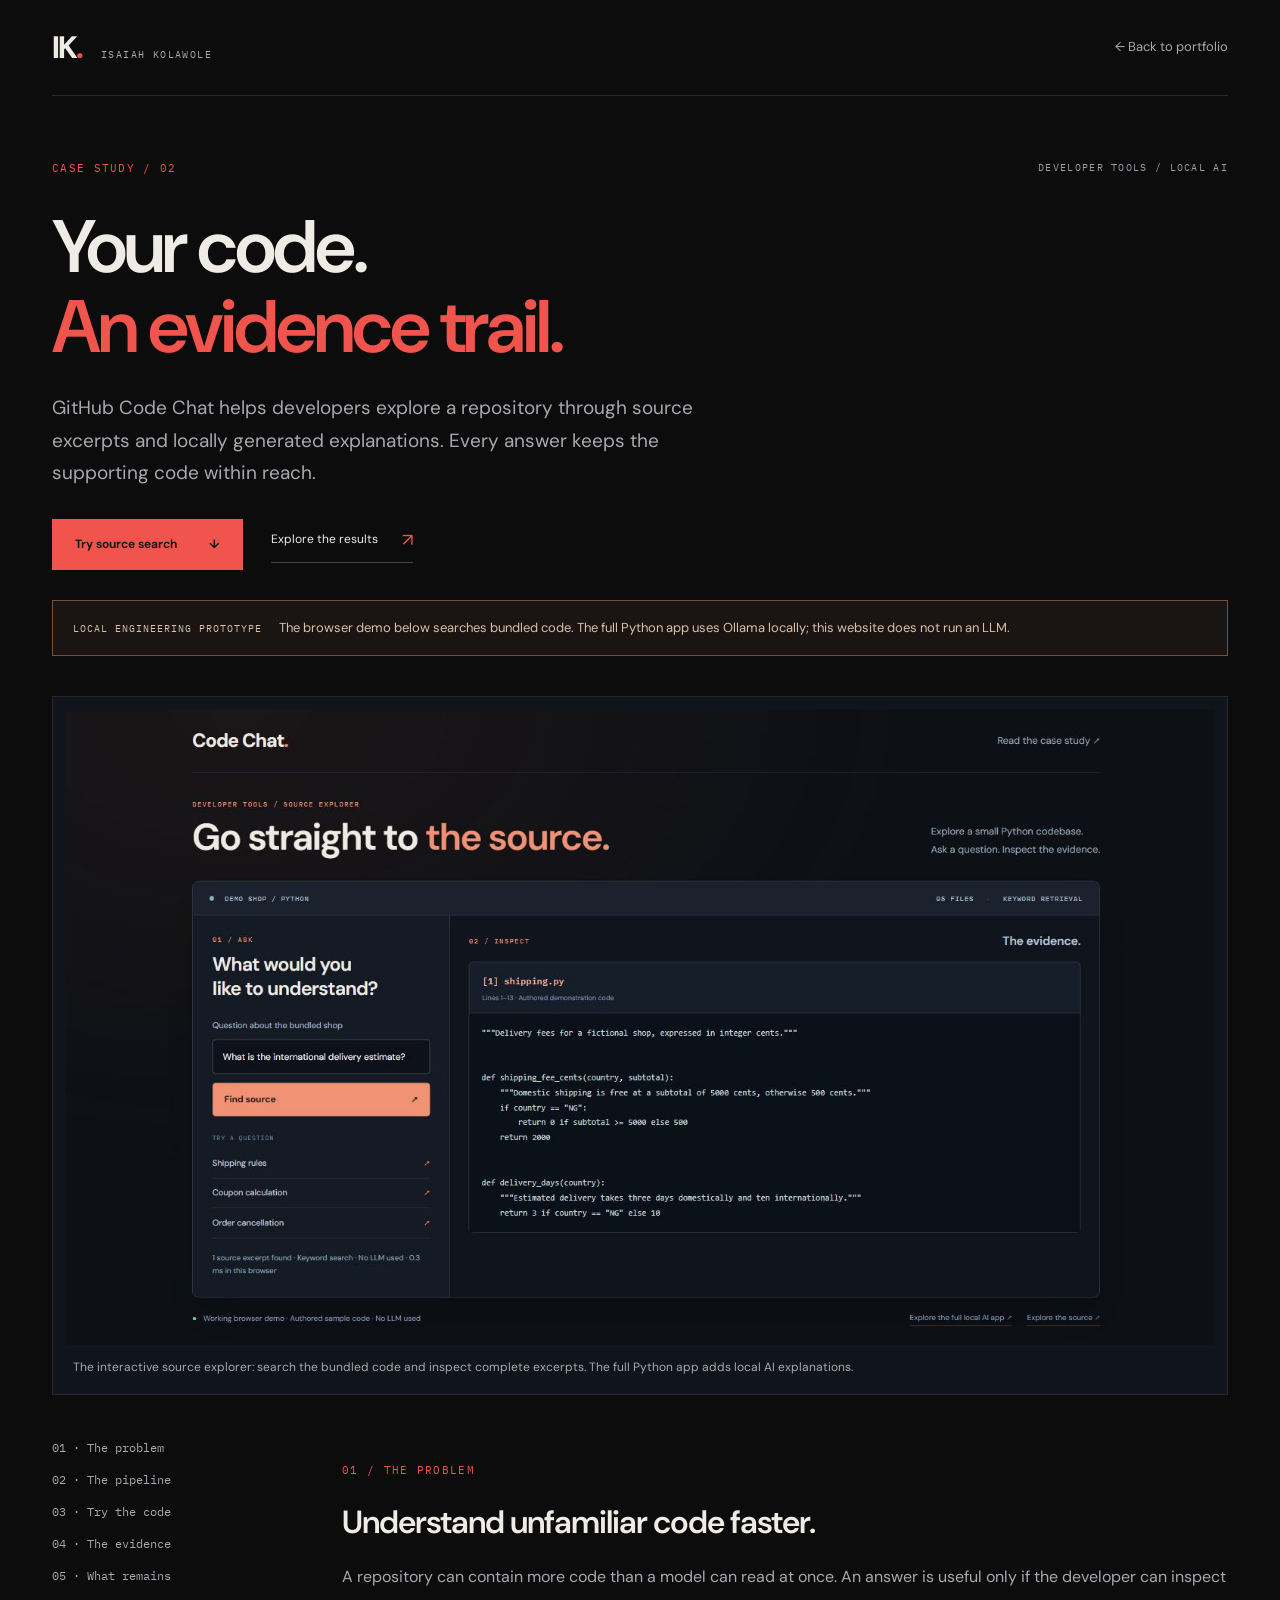
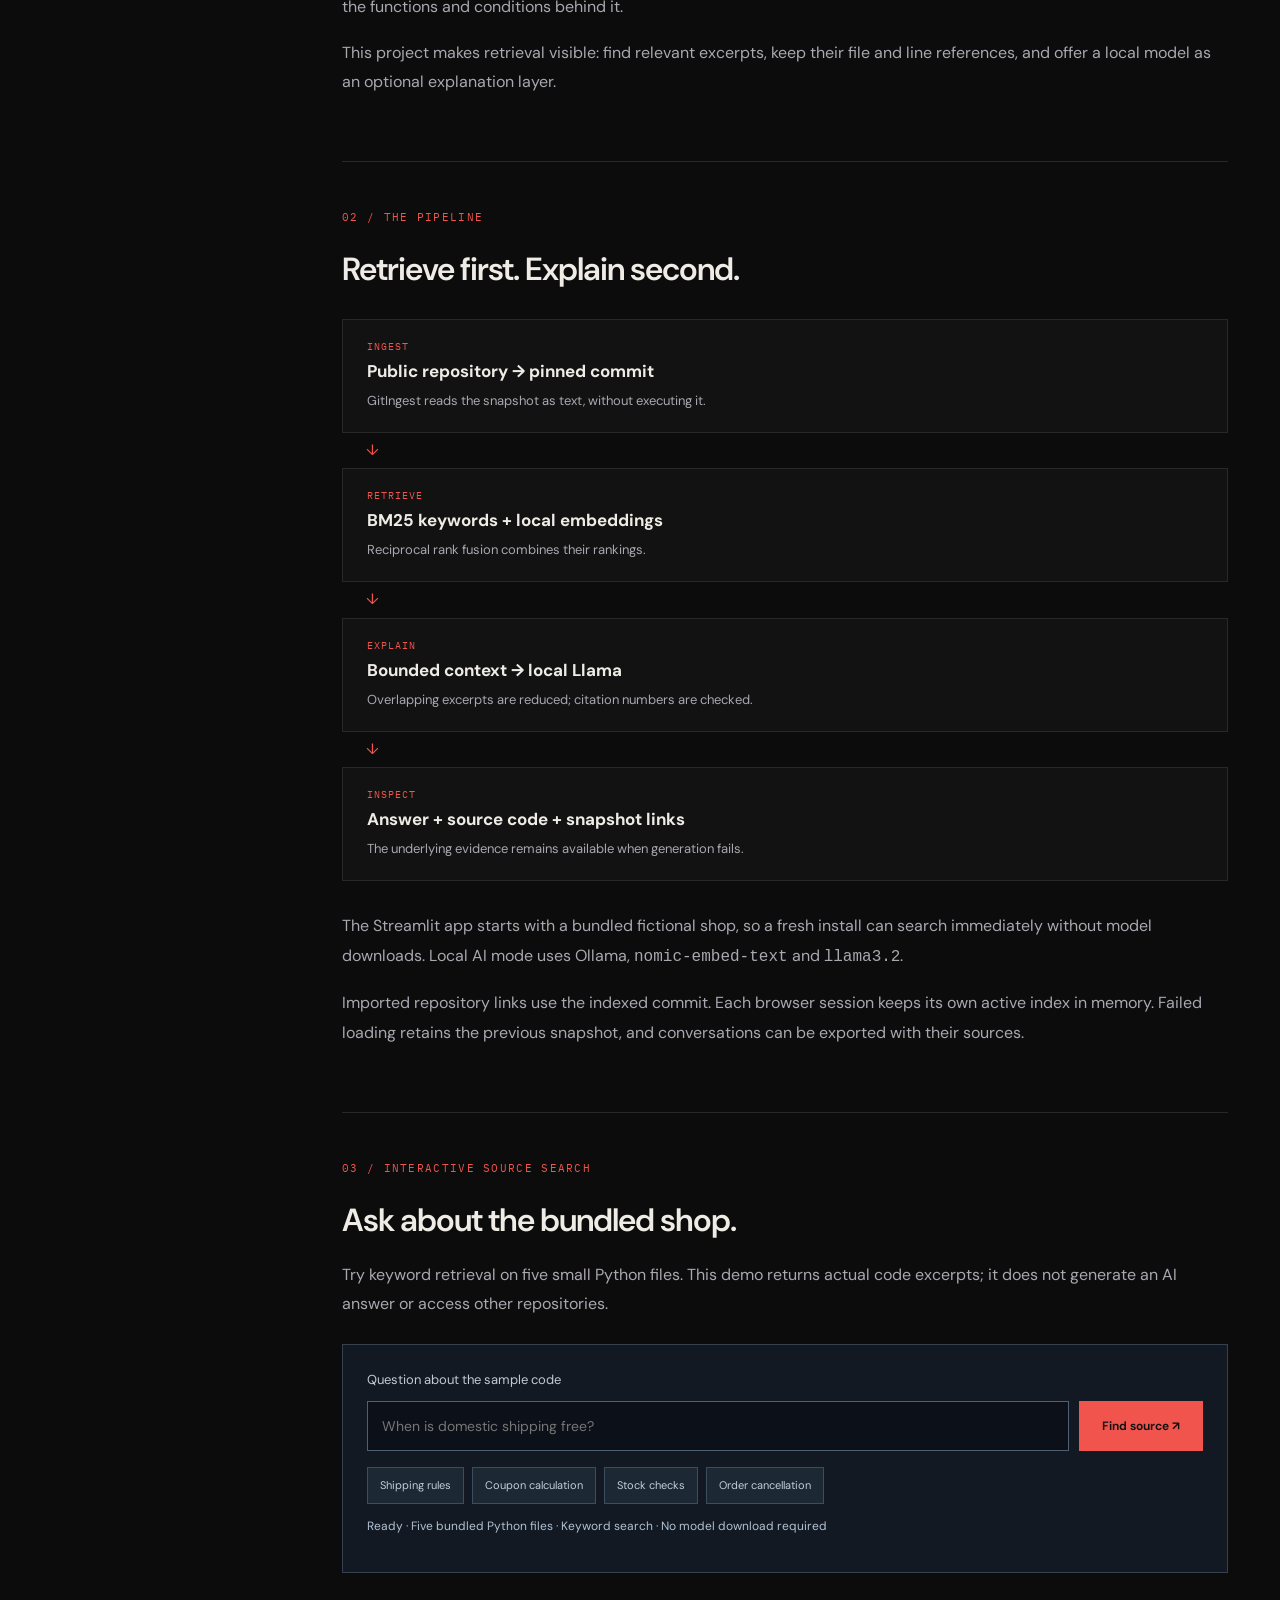
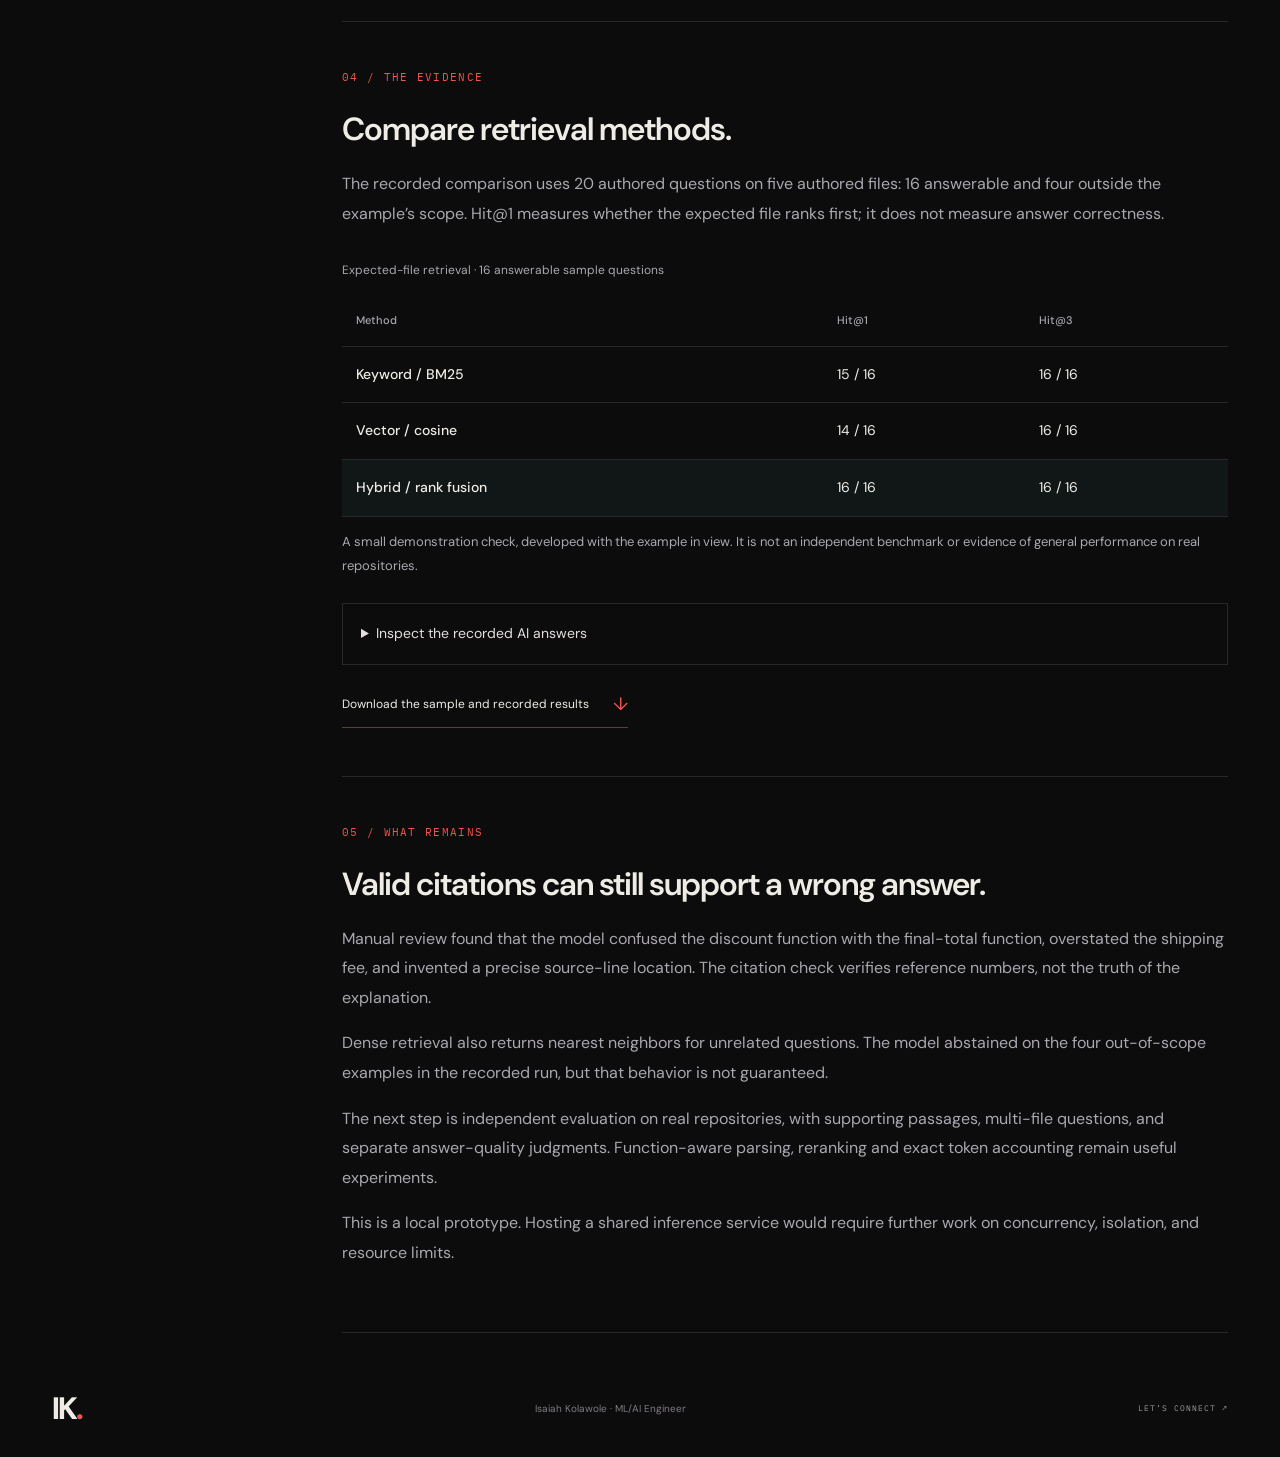
==== commit afbc923b: "Fix project preview framing and add polished Code Chat source explorer" ====
--- a/code-chat.html
+++ b/code-chat.html
@@ -1,6 +1,6 @@
 <!doctype html>
-<html lang="en"><head><meta charset="utf-8"><meta name="viewport" content="width=device-width,initial-scale=1"><meta name="description" content="GitHub Code Chat by Isaiah Kolawole: local AI codebase exploration, hybrid retrieval, source references, and an interactive keyword-search demo."><title>GitHub Code Chat — Isaiah Kolawole</title><link rel="icon" href="favicon.svg"><link rel="stylesheet" href="styles.css"><script src="code-chat.js" defer></script></head><body class="detail-page"><a class="skip-link" href="#main">Skip to content</a><header class="site-header"><a class="wordmark" href="index.html" aria-label="Isaiah Kolawole home">IK<span>.</span><span class="wordmark-label">ISAIAH KOLAWOLE</span></a><a class="detail-back" href="index.html#projects">← Back to portfolio</a></header><main id="main" class="wrap case-main"><div class="section-label"><span>CASE STUDY / 02</span><span>DEVELOPER TOOLS / LOCAL AI</span></div><h1>Your code.<br><em>An evidence trail.</em></h1><p class="case-lead">GitHub Code Chat helps developers explore a repository through source excerpts and locally generated explanations. Every answer keeps the supporting code within reach.</p><div class="case-actions"><a class="button button-primary" href="#source-demo">Try source search <span aria-hidden="true">↓</span></a><a class="text-link" href="#evaluation">Explore the results <span aria-hidden="true">↗</span></a></div><div class="case-notice"><strong>LOCAL ENGINEERING PROTOTYPE</strong> The browser demo below searches bundled code. The full Python app uses Ollama locally; this website does not run an LLM.</div>
-<figure class="code-app-figure"><a href="assets/code-chat-answer.jpg" aria-label="Open full screenshot of the local AI app"><img src="assets/code-chat-answer.jpg" alt="Real GitHub Code Chat interface showing a local AI explanation of shipping rules and its retrieved source code" width="1535" height="726"></a><figcaption>Recorded from the working local app: a generated explanation, retrieval and generation timing, and source excerpts.</figcaption></figure>
+<html lang="en"><head><meta charset="utf-8"><meta name="viewport" content="width=device-width,initial-scale=1"><meta name="description" content="GitHub Code Chat by Isaiah Kolawole: local AI codebase exploration, hybrid retrieval, source references, and an interactive keyword-search demo."><title>GitHub Code Chat — Isaiah Kolawole</title><link rel="icon" href="favicon.svg"><link rel="stylesheet" href="styles.css"><script src="code-chat.js" defer></script></head><body class="detail-page"><a class="skip-link" href="#main">Skip to content</a><header class="site-header"><a class="wordmark" href="index.html" aria-label="Isaiah Kolawole home">IK<span>.</span><span class="wordmark-label">ISAIAH KOLAWOLE</span></a><a class="detail-back" href="index.html#projects">← Back to portfolio</a></header><main id="main" class="wrap case-main"><div class="section-label"><span>CASE STUDY / 02</span><span>DEVELOPER TOOLS / LOCAL AI</span></div><h1>Your code.<br><em>An evidence trail.</em></h1><p class="case-lead">GitHub Code Chat helps developers explore a repository through source excerpts and locally generated explanations. Every answer keeps the supporting code within reach.</p><div class="case-actions"><a class="button button-primary" href="code-chat-demo.html">Try source search <span aria-hidden="true">↓</span></a><a class="text-link" href="#evaluation">Explore the results <span aria-hidden="true">↗</span></a></div><div class="case-notice"><strong>LOCAL ENGINEERING PROTOTYPE</strong> The browser demo below searches bundled code. The full Python app uses Ollama locally; this website does not run an LLM.</div>
+<figure class="code-app-figure"><a href="code-chat-demo.html" aria-label="Try the interactive Code Chat source explorer"><img src="assets/code-chat-workspace.jpg" alt="Working Code Chat browser demo showing a question beside the complete retrieved Python source" width="1520" height="841"></a><figcaption>The interactive source explorer: search the bundled code and inspect complete excerpts. The full Python app adds local AI explanations.</figcaption></figure>
 <div class="case-layout"><aside class="case-index" aria-label="Case study contents"><a href="#problem">01 · The problem</a><a href="#approach">02 · The pipeline</a><a href="#source-demo">03 · Try the code</a><a href="#evaluation">04 · The evidence</a><a href="#limitations">05 · What remains</a></aside><div class="case-content"><section id="problem"><p class="eyebrow">01 / THE PROBLEM</p><h2>Understand unfamiliar code faster.</h2><p>A repository can contain more code than a model can read at once. An answer is useful only if the developer can inspect the functions and conditions behind it.</p><p>This project makes retrieval visible: find relevant excerpts, keep their file and line references, and offer a local model as an optional explanation layer.</p></section>
 <section id="approach"><p class="eyebrow">02 / THE PIPELINE</p><h2>Retrieve first. Explain second.</h2><div class="architecture-flow"><div><small>INGEST</small><strong>Public repository → pinned commit</strong><span>GitIngest reads the snapshot as text, without executing it.</span></div><span class="flow-arrow" aria-hidden="true">↓</span><div><small>RETRIEVE</small><strong>BM25 keywords + local embeddings</strong><span>Reciprocal rank fusion combines their rankings.</span></div><span class="flow-arrow" aria-hidden="true">↓</span><div><small>EXPLAIN</small><strong>Bounded context → local Llama</strong><span>Overlapping excerpts are reduced; citation numbers are checked.</span></div><span class="flow-arrow" aria-hidden="true">↓</span><div><small>INSPECT</small><strong>Answer + source code + snapshot links</strong><span>The underlying evidence remains available when generation fails.</span></div></div><p>The Streamlit app starts with a bundled fictional shop, so a fresh install can search immediately without model downloads. Local AI mode uses Ollama, <code>nomic-embed-text</code> and <code>llama3.2</code>.</p><p>Imported repository links use the indexed commit. Each browser session keeps its own active index in memory. Failed loading retains the previous snapshot, and conversations can be exported with their sources.</p></section>
 <section id="source-demo"><p class="eyebrow">03 / INTERACTIVE SOURCE SEARCH</p><h2>Ask about the bundled shop.</h2><p>Try keyword retrieval on five small Python files. This demo returns actual code excerpts; it does not generate an AI answer or access other repositories.</p><div class="code-search-panel"><form id="code-search-form"><label for="code-question">Question about the sample code</label><div class="code-search-input"><input id="code-question" maxlength="2000" placeholder="When is domestic shipping free?" required disabled><button class="button button-primary" type="submit" disabled id="code-search-button">Find source ↗</button></div></form><div class="code-examples" aria-label="Example questions"><button type="button" data-question="When is domestic shipping free?" disabled>Shipping rules</button><button type="button" data-question="How much discount does WELCOME10 give?" disabled>Coupon calculation</button><button type="button" data-question="How are product identifiers with insufficient stock found?" disabled>Stock checks</button><button type="button" data-question="Can an order be cancelled after payment?" disabled>Order cancellation</button></div><p id="code-search-status" role="status" aria-live="polite">Loading the bundled source code…</p><div id="code-search-results"></div></div></section>
--- a/styles.css
+++ b/styles.css
@@ -41,3 +41,37 @@
 /* Code Chat case study and source-search demo. */
 .code-project{margin-top:32px}.code-app-figure{margin:40px 0 10px;border:1px solid var(--line);padding:12px;background:#10151d}.code-app-figure img{width:100%;height:auto;display:block}.code-app-figure figcaption{font-size:12px;color:var(--muted);padding:12px 8px 5px}.code-search-panel{background:#121923;border:1px solid #35414e;padding:24px;margin-top:25px}.code-search-panel label{display:block;font-size:13px;margin-bottom:10px;color:#c2cad5}.code-search-input{display:flex;gap:10px}.code-search-input input{font:14px var(--sans);background:#0c1119;color:#e8edf4;border:1px solid #4f6073;padding:14px;min-width:0;flex:1}.code-search-input input:focus-visible{outline:2px solid #f79872;outline-offset:3px}.code-search-panel .button{white-space:nowrap;font-size:12px}.code-examples{display:flex;gap:8px;flex-wrap:wrap;margin-top:16px}.code-examples button{font-size:11px;background:#1d2835;color:#c3cddb;border:1px solid #3c4d60;padding:8px 12px}.code-examples button:hover{border-color:#f79872;color:#fff}.code-search-panel button:disabled{opacity:.5;cursor:default}.case-content #code-search-status{font-size:12px;color:#b0c1d3;line-height:1.7}.code-source{border:1px solid #344252;margin-top:20px;padding:18px;background:#10151d}.code-source h3{font:500 16px var(--mono);margin:0;color:#f7a580}.case-content .code-source p{font-size:11px;color:#b5c4d5;margin-top:8px}.code-source pre{background:#0b1119;border:1px solid #2a3644;padding:15px;overflow:auto;margin:15px 0 0;font:12px/1.8 var(--mono);color:#c8dbdf}.code-recorded{border:1px solid var(--line);padding:18px;margin:25px 0}.code-recorded summary{cursor:pointer;font-size:14px;color:#e4dedc}.code-recorded summary:hover{color:var(--red)}#code-recorded-answers details{border-top:1px solid var(--line);padding:15px 0}#code-recorded-answers p{font-size:14px}#code-recorded-answers small{font:10px var(--mono);color:var(--muted)}
 @media(max-width:760px){.code-search-panel{padding:17px}.code-search-input{flex-direction:column}.code-search-input input{width:100%}.code-search-input .button{justify-content:center}.code-source{padding:12px}.code-source pre{font-size:11px;padding:10px}.code-app-figure{padding:7px}.code-app-figure figcaption{font-size:11px}.code-recorded{padding:15px}.code-source h3{font-size:14px}}
+/* Project previews preserve the entire capture, with a separate caption. */
+.project-image{padding:28px;gap:0;min-width:0;background:radial-gradient(ellipse at 50% 100%,#263642,#14191f)}
+.project-image img{display:block;width:100%;height:auto;aspect-ratio:auto;object-fit:contain;object-position:center;box-shadow:none}
+.project-preview-link{display:block;border-radius:0 0 6px 6px;overflow:hidden;box-shadow:0 18px 35px #0004}
+.project-preview-link:focus-visible{outline-offset:4px}.project-preview-link:hover img{filter:brightness(1.06)}
+.image-toolbar{font-size:8px;padding:11px 13px;letter-spacing:.5px;gap:12px}.image-toolbar i{width:5px;height:5px}
+.image-badge{position:static;display:flex;justify-content:space-between;gap:12px;margin-top:17px;font:9px var(--mono);line-height:1.6;letter-spacing:.5px;color:#aab8c6}
+.image-badge a{color:#dee4ea;border-bottom:1px solid #536576;white-space:nowrap}.code-project .project-image{background:radial-gradient(ellipse at 50% 100%,#362724,#151316)}
+/* The browser source explorer is a working demo, and supplies its own preview. */
+.code-demo-page{--bg:#0d1015;--line:#2a313e;--muted:#9ca8b8;--red:#f09273;background:radial-gradient(ellipse at 15% 0,#41251e44,transparent 50%),var(--bg)}
+.source-header{height:84px;display:flex;align-items:center;justify-content:space-between;border-bottom:1px solid var(--line)}
+.source-brand{font-size:25px;font-weight:700;letter-spacing:-1px}.source-brand span{color:var(--red)}
+.source-main{padding-top:35px;padding-bottom:25px}.source-intro{display:flex;justify-content:space-between;align-items:end;gap:30px;margin-bottom:30px}
+.source-intro .eyebrow{margin:0 0 12px;color:var(--red);font-size:9px}.source-intro h1{font-size:clamp(32px,3.5vw,49px);line-height:1.1;letter-spacing:-2px;margin:0;font-weight:600}.source-intro h1 em{font-style:normal;color:var(--red)}
+.source-intro>p{font-size:13px;color:var(--muted);line-height:1.8;margin:0}
+.source-workspace{border:1px solid #384151;border-radius:10px;overflow:hidden;background:#121720;box-shadow:0 30px 60px #0003}
+.source-workspace-bar{display:flex;justify-content:space-between;gap:15px;padding:16px 22px;background:#1b222e;border-bottom:1px solid #384151;font:9px var(--mono);letter-spacing:.8px;color:#b6c2d1}
+.source-workspace-bar i{display:inline-block;width:6px;height:6px;background:#86bda6;border-radius:50%;margin-right:8px}.source-workspace-bar b{font-weight:400;color:#596574;margin:0 10px}
+.source-workspace-grid{display:grid;grid-template-columns:340px minmax(0,1fr)}
+.source-question-panel{padding:26px;border-right:1px solid #384151;background:#151b25;min-width:0}
+.source-question-panel .eyebrow,.source-evidence-panel .eyebrow{font-size:9px;color:#f09273;margin:0 0 12px}
+.source-question-panel h2{font-size:25px;line-height:1.25;letter-spacing:-.7px;margin:0 0 24px}
+.source-question-panel label{display:block;font-size:11px;color:#afbbc9;margin-bottom:9px}
+.source-question-panel input{font:12px var(--sans);width:100%;min-width:0;color:#edf0f4;padding:13px;background:#0d121a;border:1px solid #475368;border-radius:4px;min-height:46px}
+.source-question-panel input:focus-visible{outline:2px solid var(--red);outline-offset:3px}.source-question-panel .button{width:100%;border-radius:4px;min-height:44px;margin-top:12px;padding:10px 15px;font-size:12px}
+.source-suggestions{display:grid;margin-top:24px}.source-suggestions>span{font:8px var(--mono);color:#7f8d9f;letter-spacing:1px;margin-bottom:8px}
+.source-suggestions button{display:flex;justify-content:space-between;text-align:left;background:none;border:0;border-bottom:1px solid #2a3342;color:#c6d0df;font-size:11px;padding:10px 0}.source-suggestions button span{color:var(--red)}.source-suggestions button:hover{color:var(--red)}
+.source-question-panel #code-search-status{font-size:10px;color:#8fa7b7;line-height:1.7;margin:18px 0 0}
+.source-evidence-panel{padding:25px;min-width:0;background:#0f141d}.source-evidence-heading{display:flex;align-items:center;justify-content:space-between;gap:15px}.source-evidence-heading h2{font-size:16px;letter-spacing:-.3px;margin:0;color:#b7c2d0}.source-evidence-panel .eyebrow{margin:0}
+.source-evidence-panel .code-source{border:1px solid #354154;border-radius:6px;padding:17px;margin-top:19px;background:#161e2a}.source-evidence-panel .code-source h3{font-size:12px;color:#f5b69d}.source-evidence-panel .code-source p{font-size:9px;color:#849aaf;margin:7px 0 0}
+.source-evidence-panel .code-source pre{font:11px/1.8 var(--mono);padding:16px;border:0;border-top:1px solid #2d394b;border-radius:0;margin:12px -17px -17px;background:#0b1119;color:#c7d8dd;white-space:pre-wrap;overflow-wrap:anywhere}
+.source-demo-note{display:flex;justify-content:space-between;align-items:center;gap:20px;margin-top:18px;font-size:10px;color:#8a9bad}.source-demo-note p{margin:0}.source-demo-note p>span{color:#86bda6;margin-right:6px}.source-demo-note .case-actions{margin:0;gap:20px}.source-demo-note .text-link{font-size:10px;padding-bottom:3px}
+@media(max-width:1000px){.source-workspace-grid{grid-template-columns:285px minmax(0,1fr)}.source-question-panel,.source-evidence-panel{padding:20px}.source-intro{align-items:start}.source-intro>p{max-width:210px}}
+@media(max-width:760px){.project-image{padding:22px;min-height:0}.image-toolbar{font-size:7px;padding:10px}.image-badge{font-size:8px;flex-wrap:wrap}.source-header{height:70px}.source-brand{font-size:22px}.source-intro{display:block;margin-bottom:24px}.source-intro>p{margin-top:16px;max-width:none}.source-main{padding-top:25px}.source-intro h1{font-size:38px;letter-spacing:-1.5px}.source-workspace-bar{padding:13px;font-size:8px;flex-wrap:wrap;gap:8px}.source-workspace-grid{grid-template-columns:1fr}.source-question-panel{border-right:0;border-bottom:1px solid #384151}.source-question-panel h2 br{display:none}.source-demo-note{align-items:start;flex-direction:column;gap:12px}.source-demo-note .case-actions{flex-wrap:wrap}.source-evidence-panel .code-source pre{font-size:10px}.source-question-panel input{font-size:14px}.source-intro .eyebrow{font-size:8px}}
